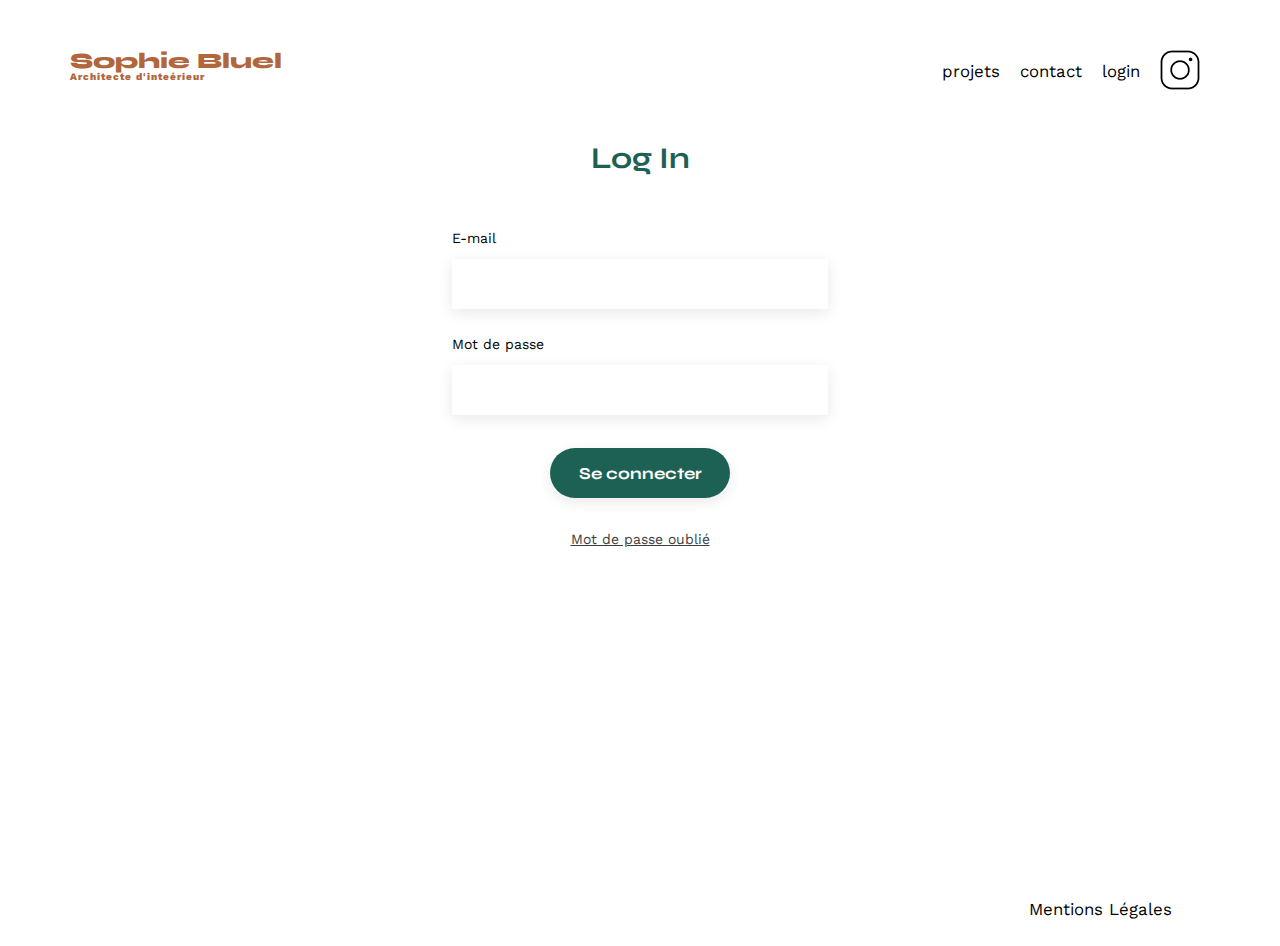
==== FrontEnd/login.html @ f3ebf659 "mise à jour des filtres" ====
<html lang="fr">
<head>
    <meta charset="UTF-8">
	<title>Sophie Bluel - Architecte d'intérieur</title>
	<meta name="viewport" content="width=device-width, initial-scale=1.0">
	<link rel="preconnect" href="https://fonts.googleapis.com">
	<link rel="preconnect" href="https://fonts.gstatic.com" crossorigin>
	<link href="https://fonts.googleapis.com/css2?family=Syne:wght@700;800&family=Work+Sans&display=swap" rel="stylesheet">
	<meta name="description" content="">
	<link rel="stylesheet" href="./assets/style.css">
	<script src="./assets/login.js"></script>
</head>
<body>
    <header>
        <h1>Sophie Bluel <span>Architecte d'inteérieur</span></h1>
        <nav>
            <ul>
                <li><a href="#portfolio">projets</a></li>
                <li><a href="#contact">contact</a></li>
                <li><a href="index.html">login</a></li>
                <li><img src="./assets/icons/instagram.png" alt="Instagram"></li>
            </ul>
        </nav>
    </header>
    <main>
        <section id="login">
            <h2>Log In</h2>            
            <form action="#" method="post" id="form">
                <label for="email">E-mail</label>
                <input type="email" name="email" id="email" />
                <label for="password">Mot de passe</label>
                <input type="password" name="password" id="password" />
                <input type="submit" value="Se connecter" />
                <p class="error"></p>
            </form>
            <a href="">Mot de passe oublié</a>
        </section>
    </main>
    
    
    
    <footer>
        <nav>
            <ul>
                <li>Mentions Légales</li>
            </ul>
        </nav>
    </footer>
</body>
</html>
---- FrontEnd/assets/style.css ----
/* http://meyerweb.com/eric/tools/css/reset/
   v2.0 | 20110126
   License: none (public domain)
*/

html, body, div, span, applet, object, iframe,
h1, h2, h3, h4, h5, h6, p, blockquote, pre,
a, abbr, acronym, address, big, cite, code,
del, dfn, em, img, ins, kbd, q, s, samp,
small, strike, strong, sub, sup, tt, var,
b, u, i, center,
dl, dt, dd, ol, ul, li,
fieldset, form, label, legend,
table, caption, tbody, tfoot, thead, tr, th, td,
article, aside, canvas, details, embed,
figure, figcaption, footer, header, hgroup,
menu, nav, output, ruby, section, summary,
time, mark, audio, video {
	margin: 0;
	padding: 0;
	border: 0;
	font-size: 100%;
	font: inherit;
	vertical-align: baseline;
	
}
/* HTML5 display-role reset for older browsers */
article, aside, details, figcaption, figure,
footer, header, hgroup, menu, nav, section {
	display: block;
}
body {
	line-height: 1;
}
ol, ul {
	list-style: none;
}
blockquote, q {
	quotes: none;
}
blockquote:before, blockquote:after,
q:before, q:after {
	content: '';
	content: none;
}
table {
	border-collapse: collapse;
	border-spacing: 0;
}
/** end reset css**/
body {
	max-width: 1140px;
	margin:auto;
	font-family: 'Work Sans' ;
	font-size: 14px;
}
header {
	display: flex;
	justify-content: space-between;
	margin: 50px 0
}
section {
	margin: 50px 0
}

h1{
	display: flex;
	flex-direction: column;
	font-family: 'Syne';
	font-size: 22px;
	font-weight: 800;
	color: #B1663C
}

h1 > span {
	font-family: 'Work Sans';
	font-size:10px;
	letter-spacing: 0.1em;
;
}

h2{
	font-family: 'Syne';
	font-weight: 700;
	font-size: 30px;
	color: #1D6154
}
nav ul {
	display: flex;
	align-items: center;
	list-style-type: none;

}
nav li {
	padding: 0 10px;
	font-size: 1.2em;
}

li:hover {
	color: #B1663C;
}
#introduction {
	display: flex;
	align-items: center;
}
#introduction figure {
	flex: 1
}
#introduction img {
	display: block;
	margin: auto;
	width: 80%;
}

#introduction article {
	flex: 1
}
#introduction h2 {
	margin-bottom: 1em;
}

#introduction p {
	margin-bottom: 0.5em;
}
#portfolio h2 {
	text-align: center;
	margin-bottom: 1em;
}
.gallery {
	width: 100%;
	display: grid;
	grid-template-columns: 1fr 1fr 1fr;
	grid-column-gap: 20px;
	grid-row-gap: 20px;
}

.gallery img {
	width: 100%;

}
/* rajour pour la mise en forme login */

#contact ,#login {
	width: 50%;
	margin: auto;
}

#login {
	width: 33%;
	margin: auto;
}

#contact > * ,#login > * {
	text-align: center;

}
#contact h2 ,#login h2{
	margin-bottom: 20px;
}
#contact form ,#login form {
	text-align: left;
	margin-top:30px;
	display: flex;
	flex-direction: column;
}

#contact input ,#login input {
	height: 50px;
	font-size: 1.2em;
	border: none;
	box-shadow: 0px 4px 14px rgba(0, 0, 0, 0.09);
}
#contact label ,#login label {
	margin: 2em 0 1em 0;
}
#contact textarea {
	border: none;
	box-shadow: 0px 4px 14px rgba(0, 0, 0, 0.09);
}

#login a {
	display: flex;
	justify-content: center;
	color: #3D3D3D;
	margin-bottom: 355px;
}

input[type="submit"]{
	font-family: 'Syne';
	font-weight: 700;
	color: white;
	background-color: #1D6154;
	margin : 2em auto ;
	width: 180px;
	text-align: center;
	border-radius: 60px ;
}

footer nav ul {
	display: flex;
	justify-content: flex-end;
	margin: 2em
}
/* filter */

.filters {
	display: flex;
	justify-content: center;	
	gap: 10px;
	margin:51px 0px 51px;
}

.filter__btn {
	color: #1D6154;
	border-radius: 60px;
	border: 1px solid #1D6154;
	background: #FFFEF8;	
	text-align: center;
	font-family: Syne;
	font-size: 16px;
	font-style: normal;
	font-weight: 700;
	line-height: normal;
}

.btn__all {
	width: 100px;
	height: 37px;
}

.btn__Objects {
	width: 100px;
	height: 37px;
}
.btn__Apartments{
	width: 157px;
	height: 37px;
}
.btn__Hotels{
	width: 198px;
	height: 37px;
}

.filter__btn:hover, .btn-admin:hover{
	color: white;
	background-color: #1D6154;
	scale: 1;
}

.filter__btn--active, .btn-admin{
	color: white;
	background-color: #1D6154;
}

nav a {
    text-decoration: none;
    color: inherit;
    transition: color 0.3s;
}

nav a:hover {
    color: #B1663C;
}
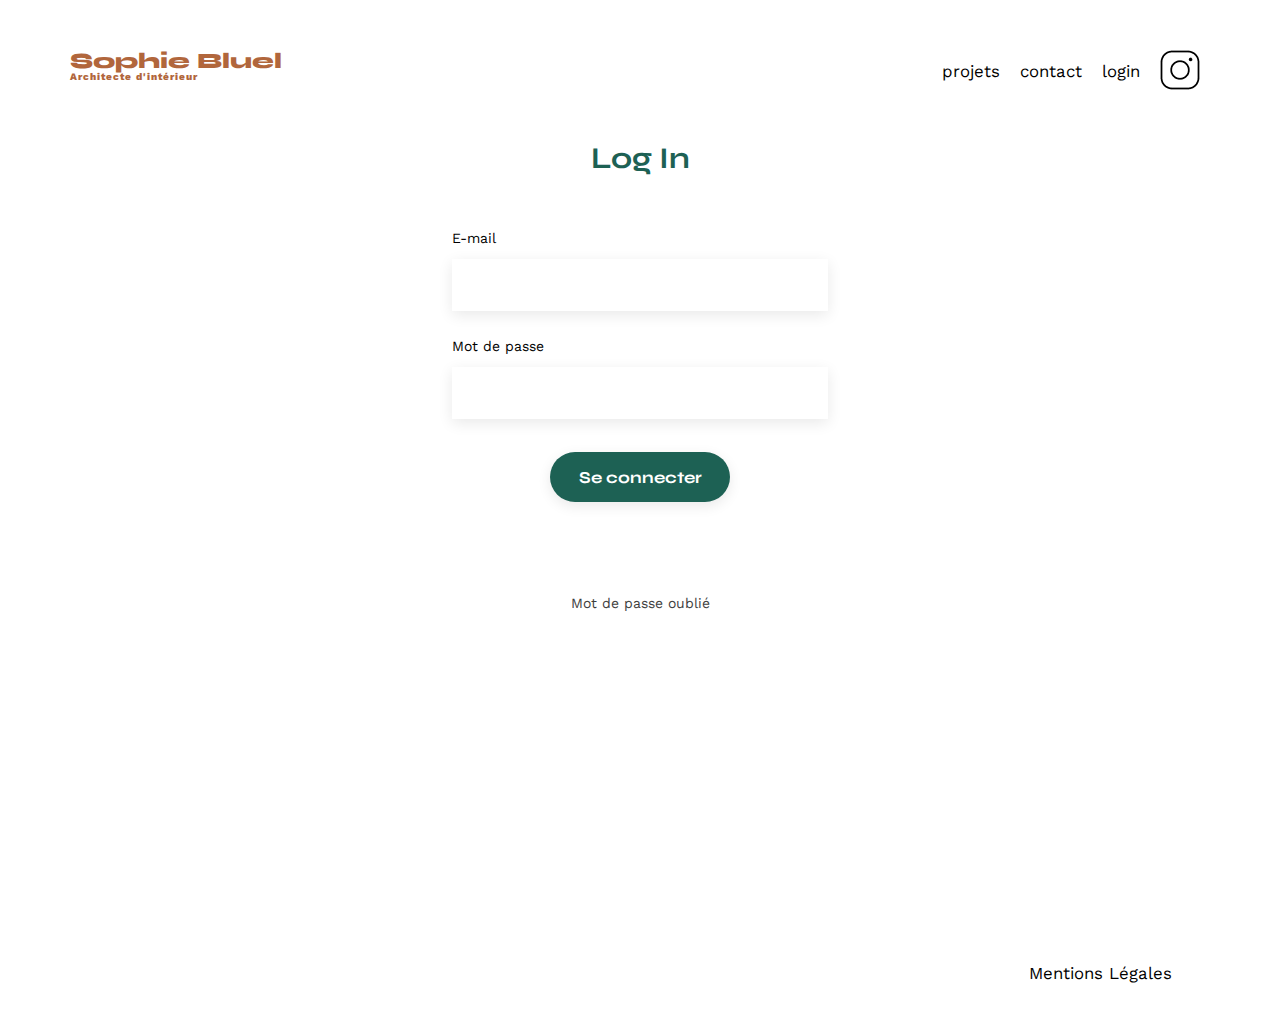
==== commit 3ab74545: "Dépôt de fin de projet" ====
--- a/FrontEnd/login.html
+++ b/FrontEnd/login.html
@@ -1,3 +1,4 @@
+<!DOCTYPE html>
 <html lang="fr">
 <head>
     <meta charset="UTF-8">
@@ -8,11 +9,11 @@
 	<link href="https://fonts.googleapis.com/css2?family=Syne:wght@700;800&family=Work+Sans&display=swap" rel="stylesheet">
 	<meta name="description" content="">
 	<link rel="stylesheet" href="./assets/style.css">
-	<script src="./assets/login.js"></script>
+	<script src="./assets/login.js" defer></script>
 </head>
 <body>
     <header>
-        <h1>Sophie Bluel <span>Architecte d'inteérieur</span></h1>
+        <h1>Sophie Bluel <span>Architecte d'intérieur</span></h1>
         <nav>
             <ul>
                 <li><a href="#portfolio">projets</a></li>
@@ -27,10 +28,10 @@
             <h2>Log In</h2>            
             <form action="#" method="post" id="form">
                 <label for="email">E-mail</label>
-                <input type="email" name="email" id="email" />
+                <input type="email" name="email" id="email" autocomplete="username">
                 <label for="password">Mot de passe</label>
-                <input type="password" name="password" id="password" />
-                <input type="submit" value="Se connecter" />
+                <input type="password" name="password" id="password" autocomplete="current-password">
+                <input type="submit" value="Se connecter" class="btn-login">
                 <p class="error"></p>
             </form>
             <a href="">Mot de passe oublié</a>
--- a/FrontEnd/assets/style.css
+++ b/FrontEnd/assets/style.css
@@ -57,7 +57,8 @@
 header {
 	display: flex;
 	justify-content: space-between;
-	margin: 50px 0
+	margin: 50px 0;	
+
 }
 section {
 	margin: 50px 0
@@ -124,7 +125,7 @@
 }
 #portfolio h2 {
 	text-align: center;
-	margin-bottom: 1em;
+	margin-bottom: 50px;
 }
 .gallery {
 	width: 100%;
@@ -132,12 +133,25 @@
 	grid-template-columns: 1fr 1fr 1fr;
 	grid-column-gap: 20px;
 	grid-row-gap: 20px;
+	margin-top: 50px;
 }
 
 .gallery img {
 	width: 100%;
 
 }
+
+.btn-login ,.btn-contact {
+    font-family: 'Syne';
+    font-weight: 700;
+    color: white;
+    background-color: #1D6154;
+    margin: 2em auto;
+    width: 180px;
+    text-align: center;
+    border-radius: 60px;
+}
+
 /* rajour pour la mise en forme login */
 
 #contact ,#login {
@@ -185,7 +199,7 @@
 	margin-bottom: 355px;
 }
 
-input[type="submit"]{
+.js-modale-projet {
 	font-family: 'Syne';
 	font-weight: 700;
 	color: white;
@@ -194,6 +208,8 @@
 	width: 180px;
 	text-align: center;
 	border-radius: 60px ;
+	border: none;
+	cursor: pointer;
 }
 
 footer nav ul {
@@ -207,7 +223,7 @@
 	display: flex;
 	justify-content: center;	
 	gap: 10px;
-	margin:51px 0px 51px;
+	margin:0;
 }
 
 .filter__btn {
@@ -241,11 +257,7 @@
 	height: 37px;
 }
 
-.filter__btn:hover, .btn-admin:hover{
-	color: white;
-	background-color: #1D6154;
-	scale: 1;
-}
+
 
 .filter__btn--active, .btn-admin{
 	color: white;
@@ -260,4 +272,342 @@
 
 nav a:hover {
     color: #B1663C;
-}+}
+
+.error {
+	display: grid;
+	margin: 30px 0;
+	text-align: center;
+	font-size: 16px;
+	color: red;
+}
+
+.error2 {
+	display: grid;
+	margin: 30px 0;
+	text-align: center;
+	font-size: 16px;
+	color: red;
+}
+
+.admin {	
+	justify-content: center;
+	gap: 21px;
+    position: fixed;
+    right: 0;
+    top: 0;      
+    width: 100%;
+    height: 59px;
+    background-color: black;    
+	align-items: center;	
+	margin-bottom: 38px;
+	color: white;
+}
+.admin__modifer {		
+	gap: 11px;
+	justify-content: center;
+	align-items: center;
+}
+
+figure .admin__modifer{
+	justify-content: flex-start;
+    margin-left: 10%;
+	margin-top: 15px;
+}
+
+#portfolio .portfolio-header { 
+	display: flex;
+    justify-content: center;
+    align-items: center;
+}
+
+#portfolio .admin__modifer {
+    margin-left: 31px;
+	margin-bottom: 28px;
+}
+.admin i.fa-pen-to-square{
+	color: white;
+}
+.edit {
+	width: 216px;
+	height: 38px;
+	border-radius: 60px;
+	color: #000;	
+	font-size: 14px;
+}
+
+a {
+    text-decoration: none;
+    color: black;
+}
+
+.admin a {
+	color: white;
+}
+
+.modal {
+	position: fixed;	
+	display: grid;
+	align-items: center;
+	justify-content: center;
+	top: 0;
+	left: 0;
+	width: 100%;
+    height: 100%;
+	background: rgba(0, 0, 0, 0.30);
+}
+
+.modal-wrapper {	
+	overflow: auto;
+	max-width: calc(100vw - 20px);
+	max-height: calc(100vh - 20px);
+	width: 630px;
+    padding: 26px 30px 55px 30px;
+	background-color: white;
+	border-radius: 10px;
+	
+	
+}
+
+#titlemodal {
+	font-family: "Work Sans";
+    font-weight: 400;
+    font-size: 26px;
+    line-height: 30.5px;
+    color: #000;
+    text-align: center;   
+}
+
+.js-close-modal {
+	display: grid;	
+	align-items: center;
+	border: none;
+    background: none;
+	justify-content: end;
+	padding: 0;
+	
+}
+.js-back-modal {
+	background-color: white;	
+	border: none;
+	justify-items: start;
+	padding: 0;
+}
+.fa-xmark {
+	background-color: white;
+	cursor: pointer;
+	width: 24px;
+	height: 24px;
+}
+
+
+#addProjectForm {
+	justify-items: center;
+	grid-template-columns: 1fr;
+}
+
+.form {
+	display: grid;
+	grid-template-columns: 1fr;
+	justify-items: center;
+	grid-template-areas:
+    "b"
+    "a"
+    "d"
+    "c";
+	padding-bottom: 47px;
+	border-bottom: 1px solid #B3B3B3;
+}
+
+label[for="projectTitle"] {
+	grid-area: b;
+
+}
+
+label[for="projectCategory"] {
+	grid-area: d;
+	margin-top: 21px;
+}
+
+label[for="projectCategory"], label[for="projectTitle"] {
+	
+	margin-bottom: 10px;
+	justify-self: start;
+	color: #3D3D3D;
+	font-family:'Work Sans';
+	font-size: 14px;
+	font-style: normal;
+	font-weight: 500;
+	line-height: normal;
+}
+
+.pictureFormat {
+	color: #444;
+	text-align: center;
+	font-family:'Work Sans';
+	font-size: 10px;
+	font-style: normal;
+	font-weight: 400;
+	line-height: normal;
+}
+
+#projectCategory, #projectTitle {
+	width: 420px;
+height: 51px;
+flex-shrink: 0;
+border: none;
+box-shadow: 0px 4px 14px 0px rgba(0, 0, 0, 0.09);
+color: #444;
+font-family:'Work Sans';
+font-size: 14px;
+font-style: normal;
+font-weight: 400;
+line-height: normal;
+background-color: white;
+}
+
+#projectCategory{
+	cursor: pointer;
+}
+
+.gallery__item-modale img {
+	height:120px;
+	width: auto;
+}
+
+.js-admin-projets {    
+    margin: 46px auto;
+    display: grid;
+	width: 80%;
+    grid-template-columns: 1fr 1fr 1fr 1fr 1fr;
+	padding-bottom: 46px;
+	gap: 8px;
+	border-bottom: 1px solid #B3B3B3;
+}
+
+.select-barre {
+	display: grid;
+}
+
+.fa-trash-can {
+    color: #FFF;
+    background-color: black;
+    width: auto;
+    height: auto;
+    font-size: x-small;
+    padding: 5px;
+    position: absolute; 
+	border-radius: 2px;
+	bottom: 110px;
+    left: 65px;
+    cursor: pointer;
+}
+
+.fa-up-down-left-right{
+    color: #FFF;
+    background-color: black;
+    font-size: x-small;
+    padding: 5px;
+    position: absolute;
+	bottom: 110px;
+	left: 42px;
+	cursor: pointer;
+}
+
+.gallery__item-modale {
+    position: relative;
+    /* autres propriétés... */
+}
+
+
+
+button[type="button"] {
+	width: 173px;
+	height: 36px;
+	border-radius: 50px;
+	background: #CBD6DC;
+	display: grid;
+	align-items: center;
+	color: #306685;
+	text-align: center;
+	font-family:'Work Sans';
+	font-size: 14px;
+	font-style: normal;
+	font-weight: 500;
+	line-height: normal;
+	border: none;
+	cursor: pointer;
+}
+
+.projectImage {
+	display: none;;
+}
+
+.add-img {
+	display: grid;
+	grid-template-columns: 1fr;
+	border-radius: 3px;
+	background: #E8F1F6;
+	width: 382px;
+	height: 169px;	
+	padding: 13px  19px ;
+	margin: 36px 75px 30px;
+	justify-items: center;
+}
+
+.add-img img {
+    width: 129px;
+    height: 169px; 
+    display: block;
+    margin: auto;
+	object-fit: cover;
+}
+
+#addProjectForm .fa-image {
+    font-size: 76px;
+	color: #B9C5CC;
+}
+
+
+
+.btn-clear-admin {
+	display: grid;
+	justify-content: center;
+	color: #D65353;
+text-align: center;
+font-family: Syne;
+font-size: 14px;
+font-style: normal;
+font-weight: 400;
+line-height: normal;
+}
+
+
+.js-modale-projet {
+	display: grid;
+	width: 237px;
+	height: 36px;
+	align-items: center;
+}
+
+
+.button-add {
+	width: 237px;
+	height: 36px;
+	cursor: pointer;
+    font-family: 'Syne';
+	font-weight: 700;
+	color: white;
+	margin: 32px auto 0px;
+	text-align: center;
+	border-radius: 60px ;
+	border: none;
+	background-color: #A7A7A7;
+}
+
+.fa-arrow-left, .fa-xmark {
+	cursor: pointer;
+}
+
+
+
